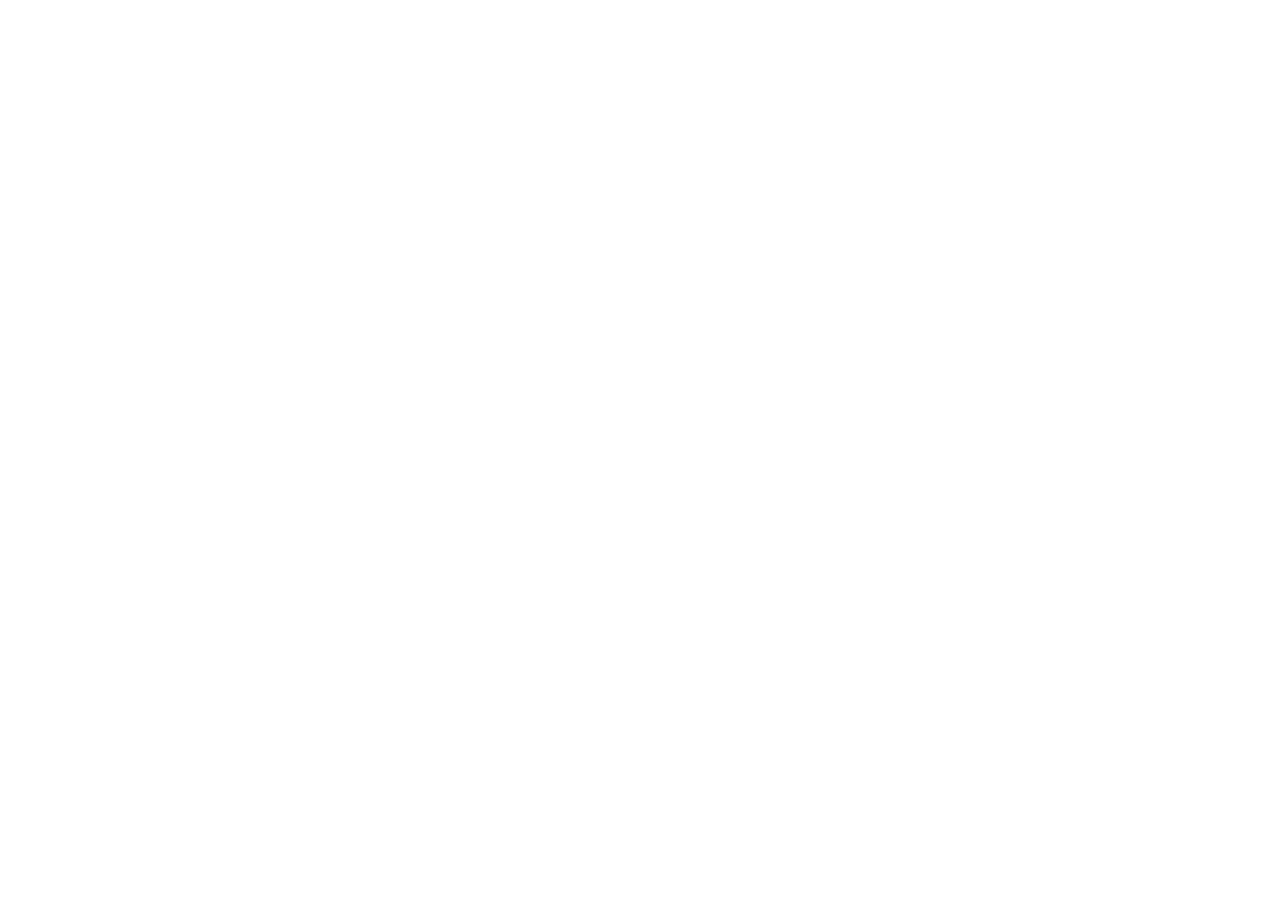
==== HotMessRedeisgn.html @ 46617467 "first commit" ====
<!DOCTYPE html>
<html lang="en">
<head>
    <meta charset="UTF-8">
    <meta name="viewport" content="width=device-width, initial-scale=1.0">
    <title>Hot Mess</title>
</head>
<body>
    
</body>
</html>
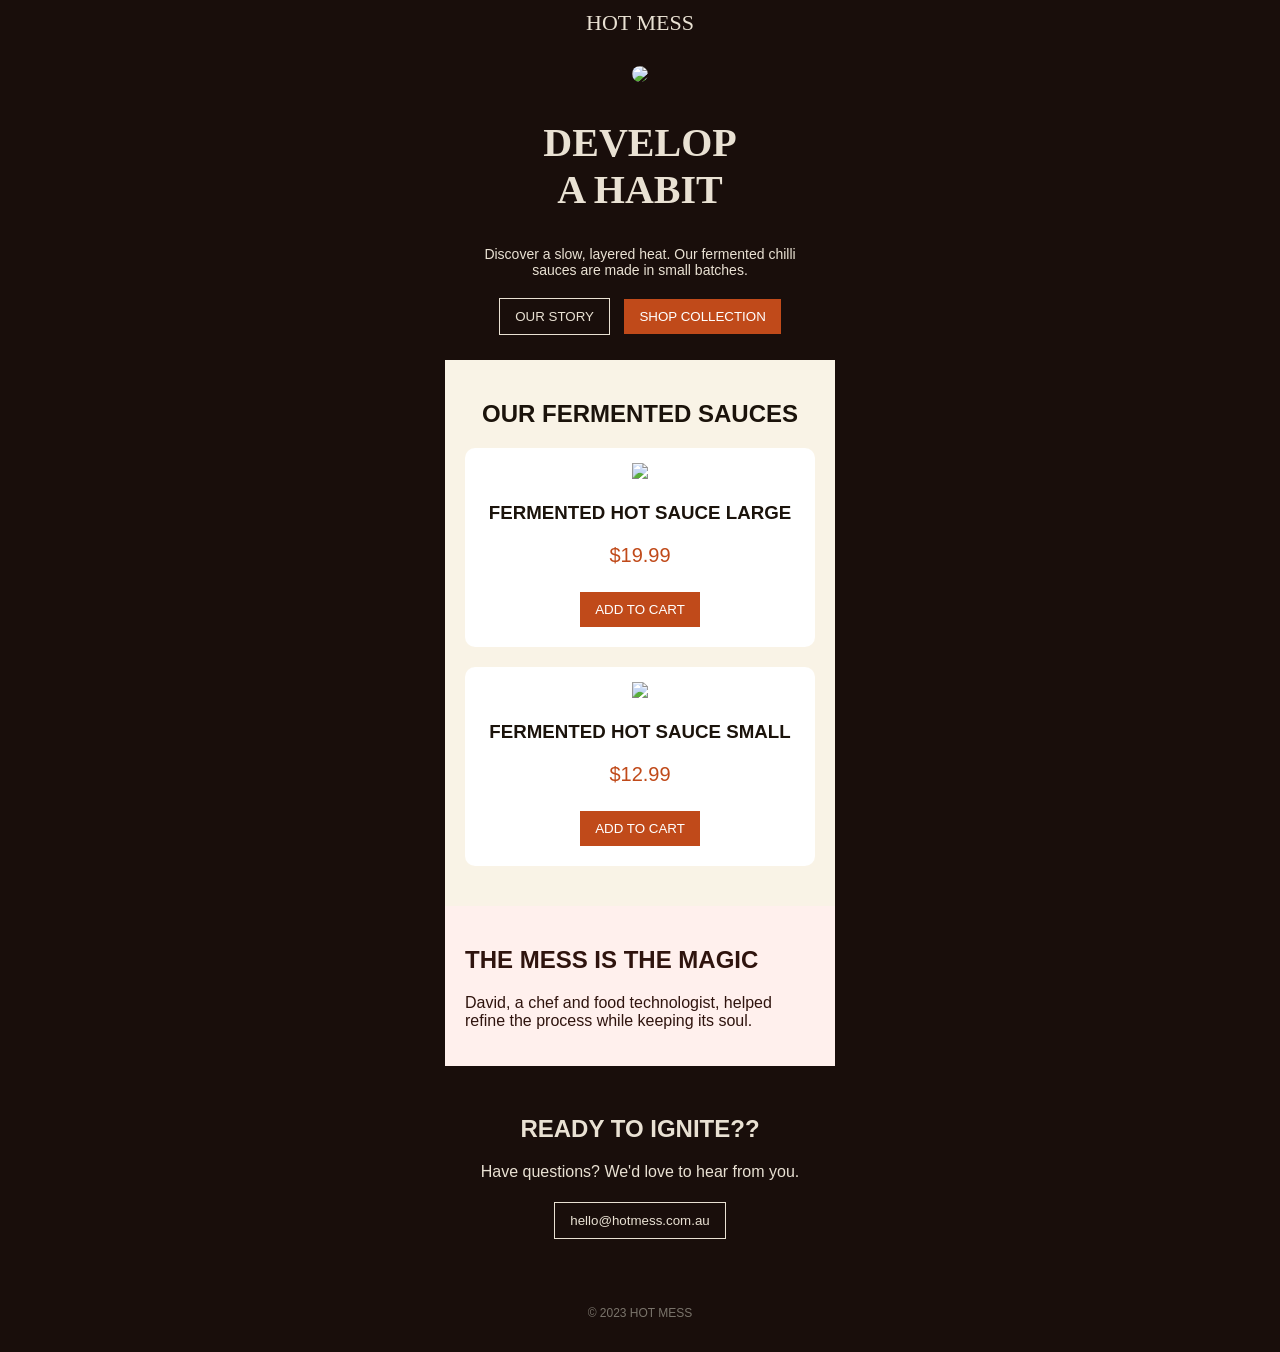
==== commit c2c91b4d: "mobile 1" ====
--- a/HotMessRedeisgn.html
+++ b/HotMessRedeisgn.html
@@ -1,11 +1,76 @@
 <!DOCTYPE html>
 <html lang="en">
+
 <head>
     <meta charset="UTF-8">
     <meta name="viewport" content="width=device-width, initial-scale=1.0">
     <title>Hot Mess</title>
+    <link rel="stylesheet" href="HotMess.css">
 </head>
+
 <body>
-    
+
+    <div class="container">
+
+       
+        <div class="navbar">
+            <div class="logo">HOT MESS</div>
+        </div>
+
+        <!-- Hero Section -->
+        <section class="hero">
+            <img src="https://placehold.co/711x555" class="hero-img">
+            <h1>DEVELOP<br> A HABIT</h1>
+
+            <p class="hero-text">
+                Discover a slow, layered heat. Our fermented chilli sauces are made in small batches.
+            </p>
+
+            <div class="hero-buttons">
+                <button class="btn-outline">OUR STORY</button>
+                <button class="btn-primary">SHOP COLLECTION</button>
+            </div>
+        </section>
+
+        <!-- Product Section -->
+        <section class="products">
+            <h2>OUR FERMENTED SAUCES</h2>
+
+            <div class="card">
+                <img src="https://placehold.co/246x223">
+                <h3>FERMENTED HOT SAUCE LARGE</h3>
+                <p class="price">$19.99</p>
+                <button class="btn-primary">ADD TO CART</button>
+            </div>
+
+            <div class="card">
+                <img src="https://placehold.co/246x223">
+                <h3>FERMENTED HOT SAUCE SMALL</h3>
+                <p class="price">$12.99</p>
+                <button class="btn-primary">ADD TO CART</button>
+            </div>
+        </section>
+
+        <!-- Story Section -->
+        <section class="story">
+            <h2>THE MESS IS THE MAGIC</h2>
+            <p>
+                David, a chef and food technologist, helped refine the process while keeping its soul.
+            </p>
+        </section>
+
+        <!-- CTA -->
+        <section class="cta">
+            <h2>READY TO IGNITE??</h2>
+            <p>Have questions? We'd love to hear from you.</p>
+            <button class="btn-outline">hello@hotmess.com.au</button>
+        </section>
+
+        <!-- Footer -->
+        <footer class="footer">
+            <p>© 2023 HOT MESS</p>
+        </footer>
+
+    </div>
 </body>
 </html>
--- a/HotMess.css
+++ b/HotMess.css
@@ -0,0 +1,112 @@
+body {
+  margin: 0;
+  font-family: Arial, sans-serif;
+  background: #190E0B;
+  color: #E9E1D3;
+}
+
+.container {
+  width: 390px;
+  margin: 0 auto;
+}
+
+/* Navbar */
+.navbar {
+  background: #190E0B;
+  padding: 10px;
+  text-align: center;
+}
+
+.logo {
+  font-family: 'Bernard MT Condensed';
+  font-size: 22px;
+}
+
+/* Hero */
+.hero {
+  text-align: center;
+  padding: 20px;
+}
+
+.hero-img {
+  width: 100%;
+  border-radius: 10px;
+}
+
+.hero h1 {
+  font-family: 'Bernard MT Condensed';
+  font-size: 40px;
+}
+
+.hero-text {
+  font-size: 14px;
+  margin: 10px 0;
+}
+
+.hero-buttons {
+  margin-top: 15px;
+}
+
+.btn-primary {
+  background: #C04A1A;
+  border: none;
+  color: white;
+  padding: 10px 15px;
+  margin: 5px;
+  cursor: pointer;
+}
+
+.btn-outline {
+  background: transparent;
+  border: 1px solid #E9E1D3;
+  color: #E9E1D3;
+  padding: 10px 15px;
+  margin: 5px;
+  cursor: pointer;
+}
+
+/* Products */
+.products {
+  background: #F9F3E6;
+  color: #1B130B;
+  padding: 20px;
+  text-align: center;
+}
+
+.card {
+  background: white;
+  margin: 20px 0;
+  padding: 15px;
+  border-radius: 10px;
+}
+
+.card img {
+  width: 100%;
+}
+
+.price {
+  color: #C04A1A;
+  font-size: 20px;
+}
+
+/* Story */
+.story {
+  background: #FFF0ED;
+  color: #2F140E;
+  padding: 20px;
+}
+
+/* CTA */
+.cta {
+  background: #190E0B;
+  text-align: center;
+  padding: 30px;
+}
+
+/* Footer */
+.footer {
+  text-align: center;
+  padding: 20px;
+  font-size: 12px;
+  color: #7A746B;
+}
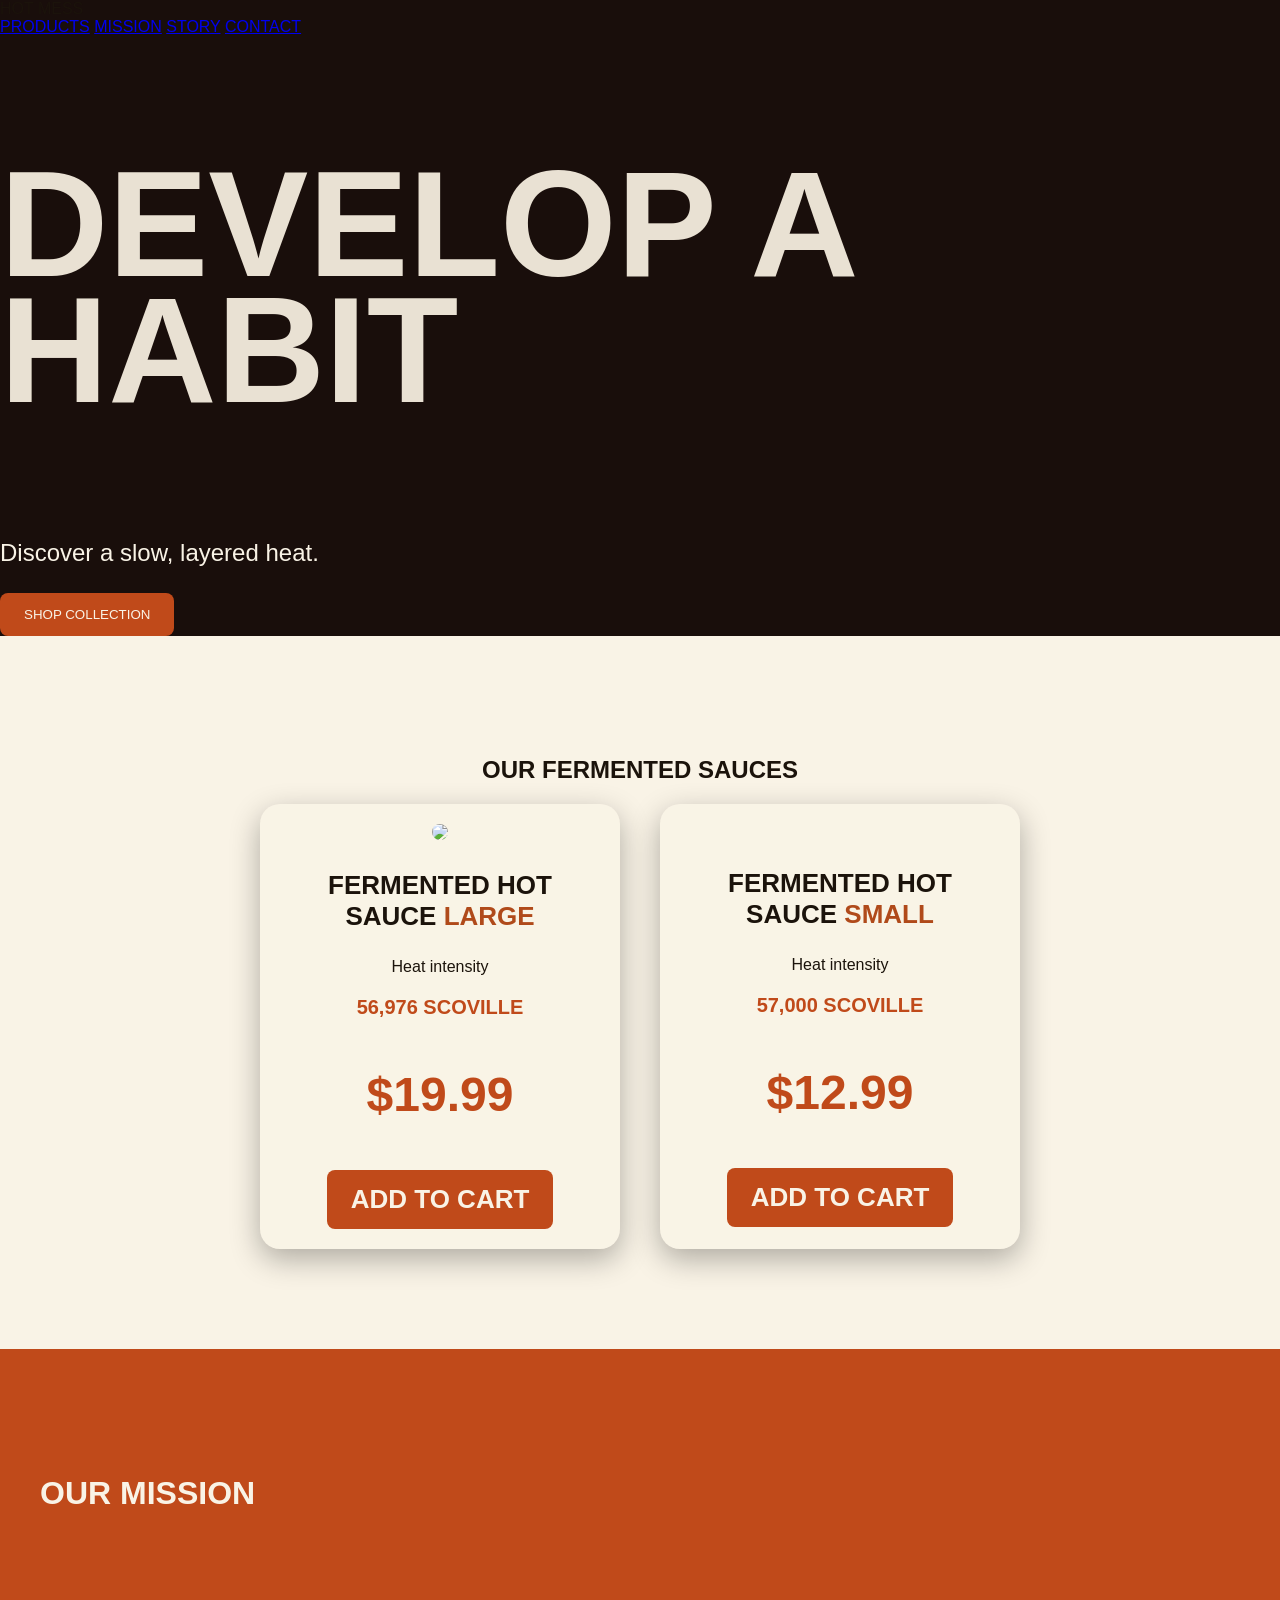
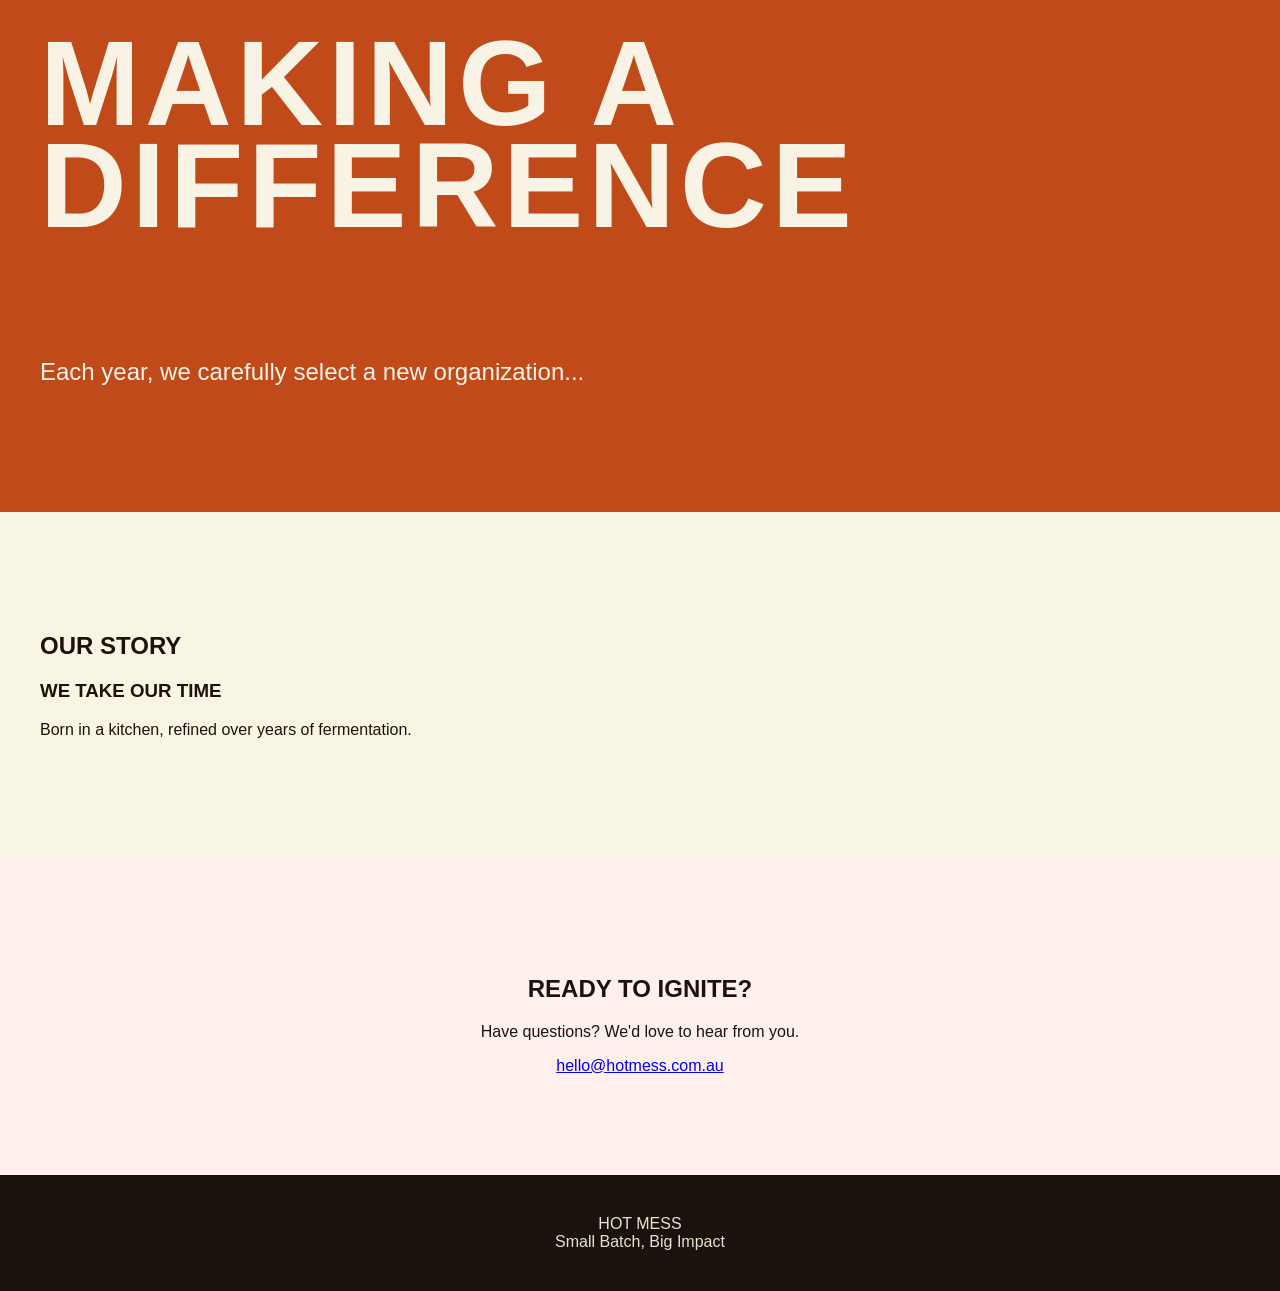
==== commit 5605ee6f: "desktop frame" ====
--- a/HotMessRedeisgn.html
+++ b/HotMessRedeisgn.html
@@ -10,67 +10,101 @@
 
 <body>
 
-    <div class="container">
+    <header class="navbar">
+        <div class="logo">HOT MESS</div>
+        <nav class="nav-links">
+            <a href="#">PRODUCTS</a>
+            <a href="#">MISSION</a>
+            <a href="#">STORY</a>
+            <a href="#">CONTACT</a>
+        </nav>
+    </header>
 
-       
-        <div class="navbar">
-            <div class="logo">HOT MESS</div>
-        </div>
+    <!-- HERO -->
+    <section class="hero">
+        <h1 class="display-hero">DEVELOP A HABIT</h1>
 
-        <!-- Hero Section -->
-        <section class="hero">
-            <img src="https://placehold.co/711x555" class="hero-img">
-            <h1>DEVELOP<br> A HABIT</h1>
+        <p class="text-body text-light">
+            Discover a slow, layered heat.
+        </p>
 
-            <p class="hero-text">
-                Discover a slow, layered heat. Our fermented chilli sauces are made in small batches.
-            </p>
+        <button class="btn btn-primary">SHOP COLLECTION</button>
+    </section>
 
-            <div class="hero-buttons">
-                <button class="btn-outline">OUR STORY</button>
-                <button class="btn-primary">SHOP COLLECTION</button>
-            </div>
-        </section>
+    <!-- PRODUCTS -->
+    <section class="products">
+        <h2>OUR FERMENTED SAUCES</h2>
 
-        <!-- Product Section -->
-        <section class="products">
-            <h2>OUR FERMENTED SAUCES</h2>
+        <div class="product-grid">
 
+            <!-- CARD 1 -->
             <div class="card">
-                <img src="https://placehold.co/246x223">
-                <h3>FERMENTED HOT SAUCE LARGE</h3>
+                <img src="https://placehold.co/423x384" />
+
+                <h3 class="product-title">
+                    FERMENTED HOT SAUCE <span>LARGE</span>
+                </h3>
+
+                <p class="label">Heat intensity</p>
+                <p class="heat">56,976 SCOVILLE</p>
+
                 <p class="price">$19.99</p>
-                <button class="btn-primary">ADD TO CART</button>
+
+                <button class="btn btn-primary btn-text">
+                    ADD TO CART
+                </button>
             </div>
 
+            <!-- CARD 2 -->
             <div class="card">
-                <img src="https://placehold.co/246x223">
-                <h3>FERMENTED HOT SAUCE SMALL</h3>
+                <img src="https://placehold.co/423x385" alt="">
+                <h3 class="product-title">
+                    FERMENTED HOT SAUCE <span>SMALL</span>
+                </h3>
+                <p class="label">Heat intensity</p>
+                <p class="heat">57,000 SCOVILLE</p>
                 <p class="price">$12.99</p>
-                <button class="btn-primary">ADD TO CART</button>
+                <button class="btn btn-primary btn-text">
+                    ADD TO CART
+                </button>
             </div>
-        </section>
 
-        <!-- Story Section -->
-        <section class="story">
-            <h2>THE MESS IS THE MAGIC</h2>
-            <p>
-                David, a chef and food technologist, helped refine the process while keeping its soul.
-            </p>
-        </section>
+        </div>
+    </section>
 
-        <!-- CTA -->
-        <section class="cta">
-            <h2>READY TO IGNITE??</h2>
-            <p>Have questions? We'd love to hear from you.</p>
-            <button class="btn-outline">hello@hotmess.com.au</button>
-        </section>
+    <!-- MISSION -->
+    <section class="mission">
+        <h2 class="heading-sm">OUR MISSION</h2>
 
-        <!-- Footer -->
-        <footer class="footer">
-            <p>© 2023 HOT MESS</p>
-        </footer>
+        <h3 class="display-xl">MAKING A DIFFERENCE</h3>
 
-    </div>
+        <p class="text-body text-light">
+            Each year, we carefully select a new organization...
+        </p>
+    </section>
+
+    <!-- STORY -->
+    <section class="story">
+        <h2>OUR STORY</h2>
+        <h3>WE TAKE OUR TIME</h3>
+        <p>
+            Born in a kitchen, refined over years of fermentation.
+        </p>
+    </section>
+
+    <!-- CTA -->
+    <section class="cta">
+        <h2>READY TO IGNITE?</h2>
+        <p>Have questions? We'd love to hear from you.</p>
+        <a href="mailto:hello@hotmess.com.au">hello@hotmess.com.au</a>
+    </section>
+
+    <!-- FOOTER -->
+    <footer class="footer">
+        <div>HOT MESS</div>
+        <div>Small Batch, Big Impact</div>
+    </footer>
+
 </body>
+
 </html>
--- a/HotMess.css
+++ b/HotMess.css
@@ -1,112 +1,178 @@
+/* =========================
+   GLOBAL
+========================= */
 body {
   margin: 0;
   font-family: Arial, sans-serif;
   background: #190E0B;
+  color: #1B130B;
+}
+
+/* =========================
+   TYPOGRAPHY SYSTEM
+========================= */
+
+/* 超大标题（Hero / Section视觉冲击） */
+.display-xl {
+  font-family: "Bernard MT Condensed", sans-serif;
+  font-size: 120px;
+  line-height: 102px;
+  letter-spacing: 5px;
+}
+
+/* Hero 巨标题 */
+.display-hero {
+  font-family: "Bernard MT Condensed", sans-serif;
+  font-size: 150px;
+  line-height: 126px;
   color: #E9E1D3;
 }
 
-.container {
-  width: 390px;
-  margin: 0 auto;
+/* Section标题（OUR / MISSION） */
+.heading-sm {
+  font-family: Roboto, sans-serif;
+  font-size: 32px;
+  font-weight: 700;
 }
 
-/* Navbar */
-.navbar {
-  background: #190E0B;
-  padding: 10px;
-  text-align: center;
+/* 产品标题 */
+.product-title {
+  font-family: Roboto, sans-serif;
+  font-size: 26px;
+  font-weight: 700;
 }
 
-.logo {
-  font-family: 'Bernard MT Condensed';
-  font-size: 22px;
+.product-title span {
+  color: #B04A1A;
 }
 
-/* Hero */
-.hero {
-  text-align: center;
-  padding: 20px;
+/* 价格 */
+.price {
+  font-family: Roboto, sans-serif;
+  font-size: 48px;
+  font-weight: 800;
+  color: #C04A1A;
 }
 
-.hero-img {
-  width: 100%;
-  border-radius: 10px;
+/* 辣度 */
+.heat {
+  font-family: Roboto, sans-serif;
+  font-size: 20px;
+  font-weight: 800;
+  color: #C04A1A;
 }
 
-.hero h1 {
-  font-family: 'Bernard MT Condensed';
-  font-size: 40px;
+/* 标签说明 */
+.label {
+  font-family: Roboto, sans-serif;
+  font-size: 16px;
 }
 
-.hero-text {
-  font-size: 14px;
-  margin: 10px 0;
+/* 正文 */
+.text-body {
+  font-family: Arial, sans-serif;
+  font-size: 24px;
+  line-height: 32px;
+  color: #58413D;
 }
 
-.hero-buttons {
-  margin-top: 15px;
+/* 白色正文 */
+.text-light {
+  color: #F9F3E6;
+}
+
+/* CTA 标题 */
+.cta-title {
+  font-family: Epilogue, sans-serif;
+  font-size: 128px;
+  font-weight: 900;
+}
+
+/* 按钮文字 */
+.btn-text {
+  font-family: Roboto, sans-serif;
+  font-size: 26px;
+  font-weight: 600;
+}
+
+/* footer */
+.footer-text {
+  font-size: 20px;
+  color: #7A746B;
+}
+
+/* =========================
+   BUTTON
+========================= */
+.btn {
+  padding: 14px 24px;
+  border-radius: 8px;
+  cursor: pointer;
 }
 
 .btn-primary {
   background: #C04A1A;
+  color: #F9F3E6;
   border: none;
-  color: white;
-  padding: 10px 15px;
-  margin: 5px;
-  cursor: pointer;
 }
 
 .btn-outline {
+  border: 2px solid #E9E1D3;
+  color: #E9E1D3;
   background: transparent;
-  border: 1px solid #E9E1D3;
-  color: #E9E1D3;
-  padding: 10px 15px;
-  margin: 5px;
-  cursor: pointer;
 }
 
-/* Products */
-.products {
-  background: #F9F3E6;
-  color: #1B130B;
+/* =========================
+   PRODUCT CARD
+========================= */
+.card {
+  width: 320px;
   padding: 20px;
-  text-align: center;
-}
-
-.card {
-  background: white;
-  margin: 20px 0;
-  padding: 15px;
-  border-radius: 10px;
+  border-radius: 20px;
+  background: rgba(249,243,230,0.2);
+  box-shadow: 0 10px 30px rgba(0,0,0,0.3);
 }
 
 .card img {
   width: 100%;
+  border-radius: 12px;
 }
 
-.price {
-  color: #C04A1A;
-  font-size: 20px;
+/* =========================
+   SECTIONS
+========================= */
+.products {
+  background: #F9F3E6;
+  padding: 100px 40px;
+  text-align: center;
 }
 
-/* Story */
-.story {
-  background: #FFF0ED;
-  color: #2F140E;
-  padding: 20px;
+.product-grid {
+  display: flex;
+  gap: 40px;
+  justify-content: center;
 }
 
-/* CTA */
-.cta {
-  background: #190E0B;
-  text-align: center;
-  padding: 30px;
+.mission {
+  background: #C04A1A;
+  color: #F9F3E6;
+  padding: 100px 40px;
 }
 
-/* Footer */
+.story {
+  background: #F9F5E4;
+  padding: 100px 40px;
+}
+
+.cta {
+  background: #FFF0ED;
+  text-align: center;
+  padding: 100px 20px;
+}
+
 .footer {
+  background: #1B130B;
+  color: #E9E1D3;
+  padding: 40px;
   text-align: center;
-  padding: 20px;
-  font-size: 12px;
-  color: #7A746B;
 }
